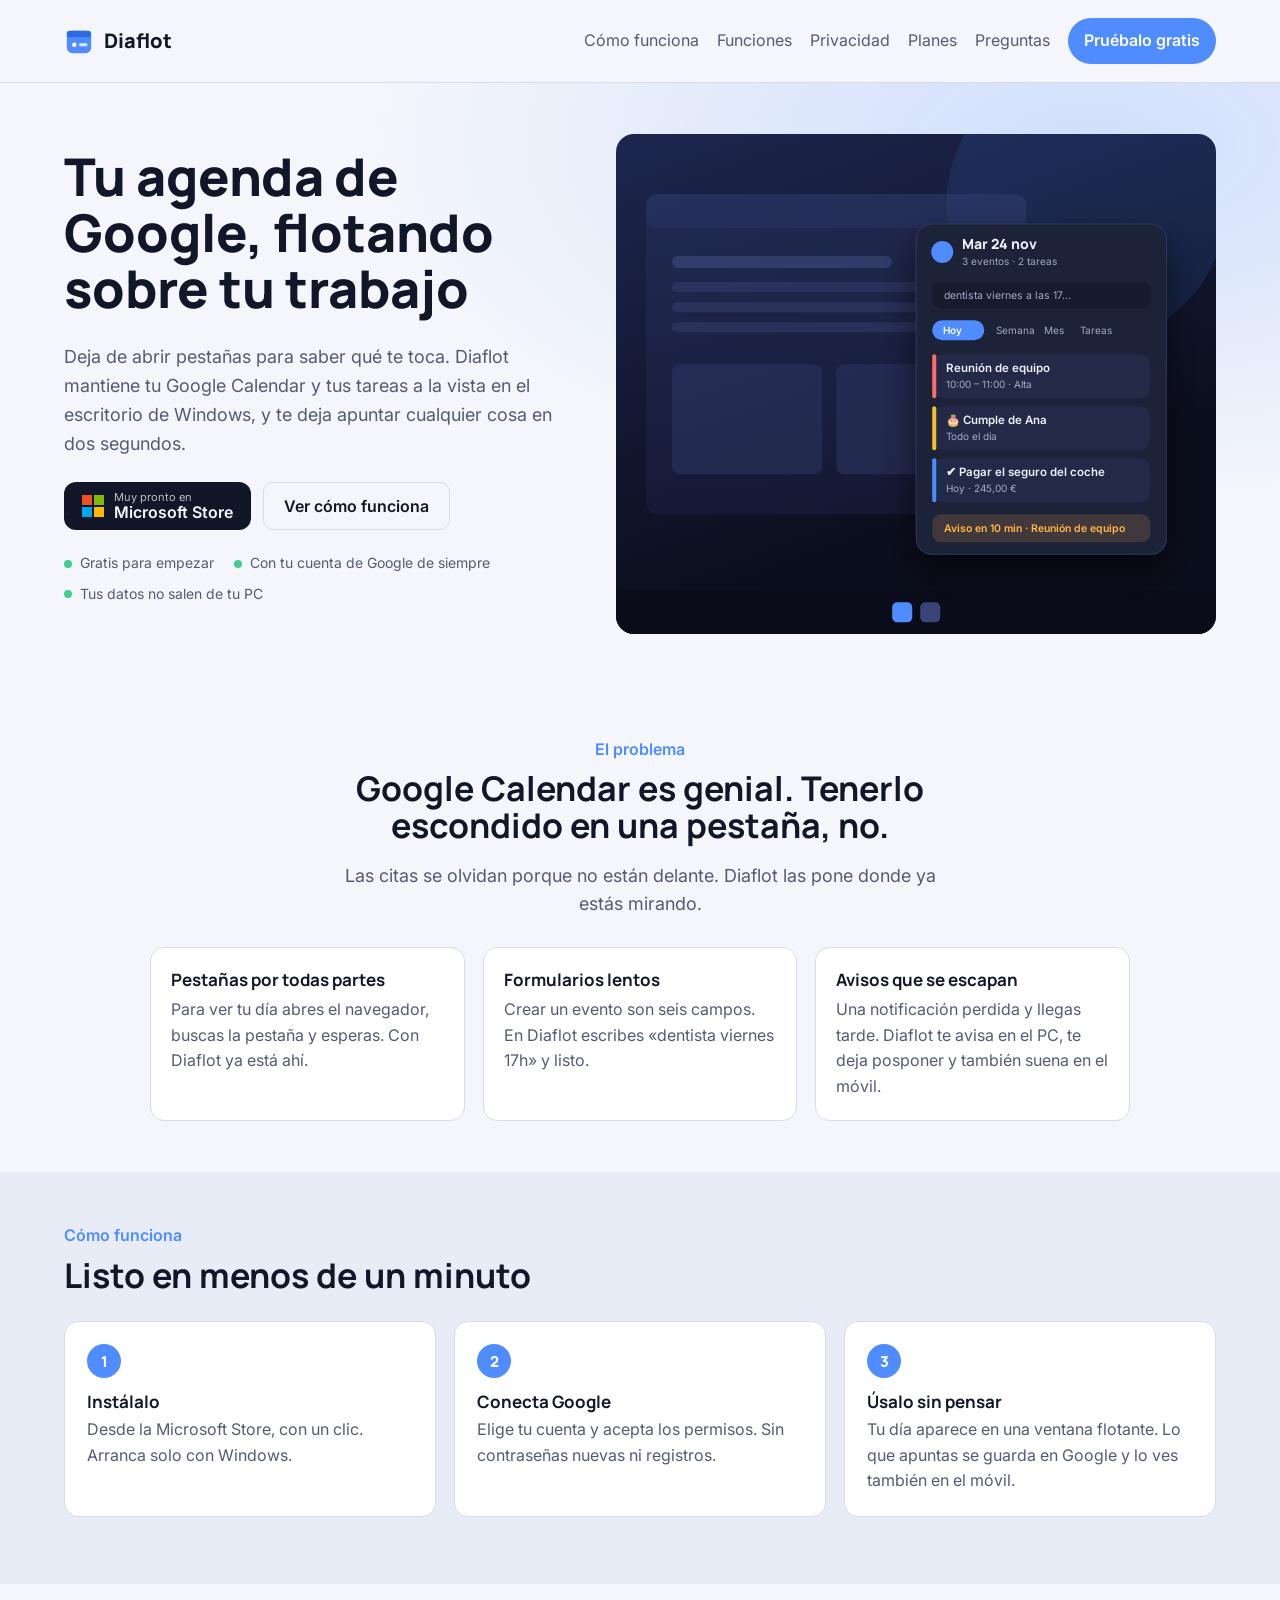
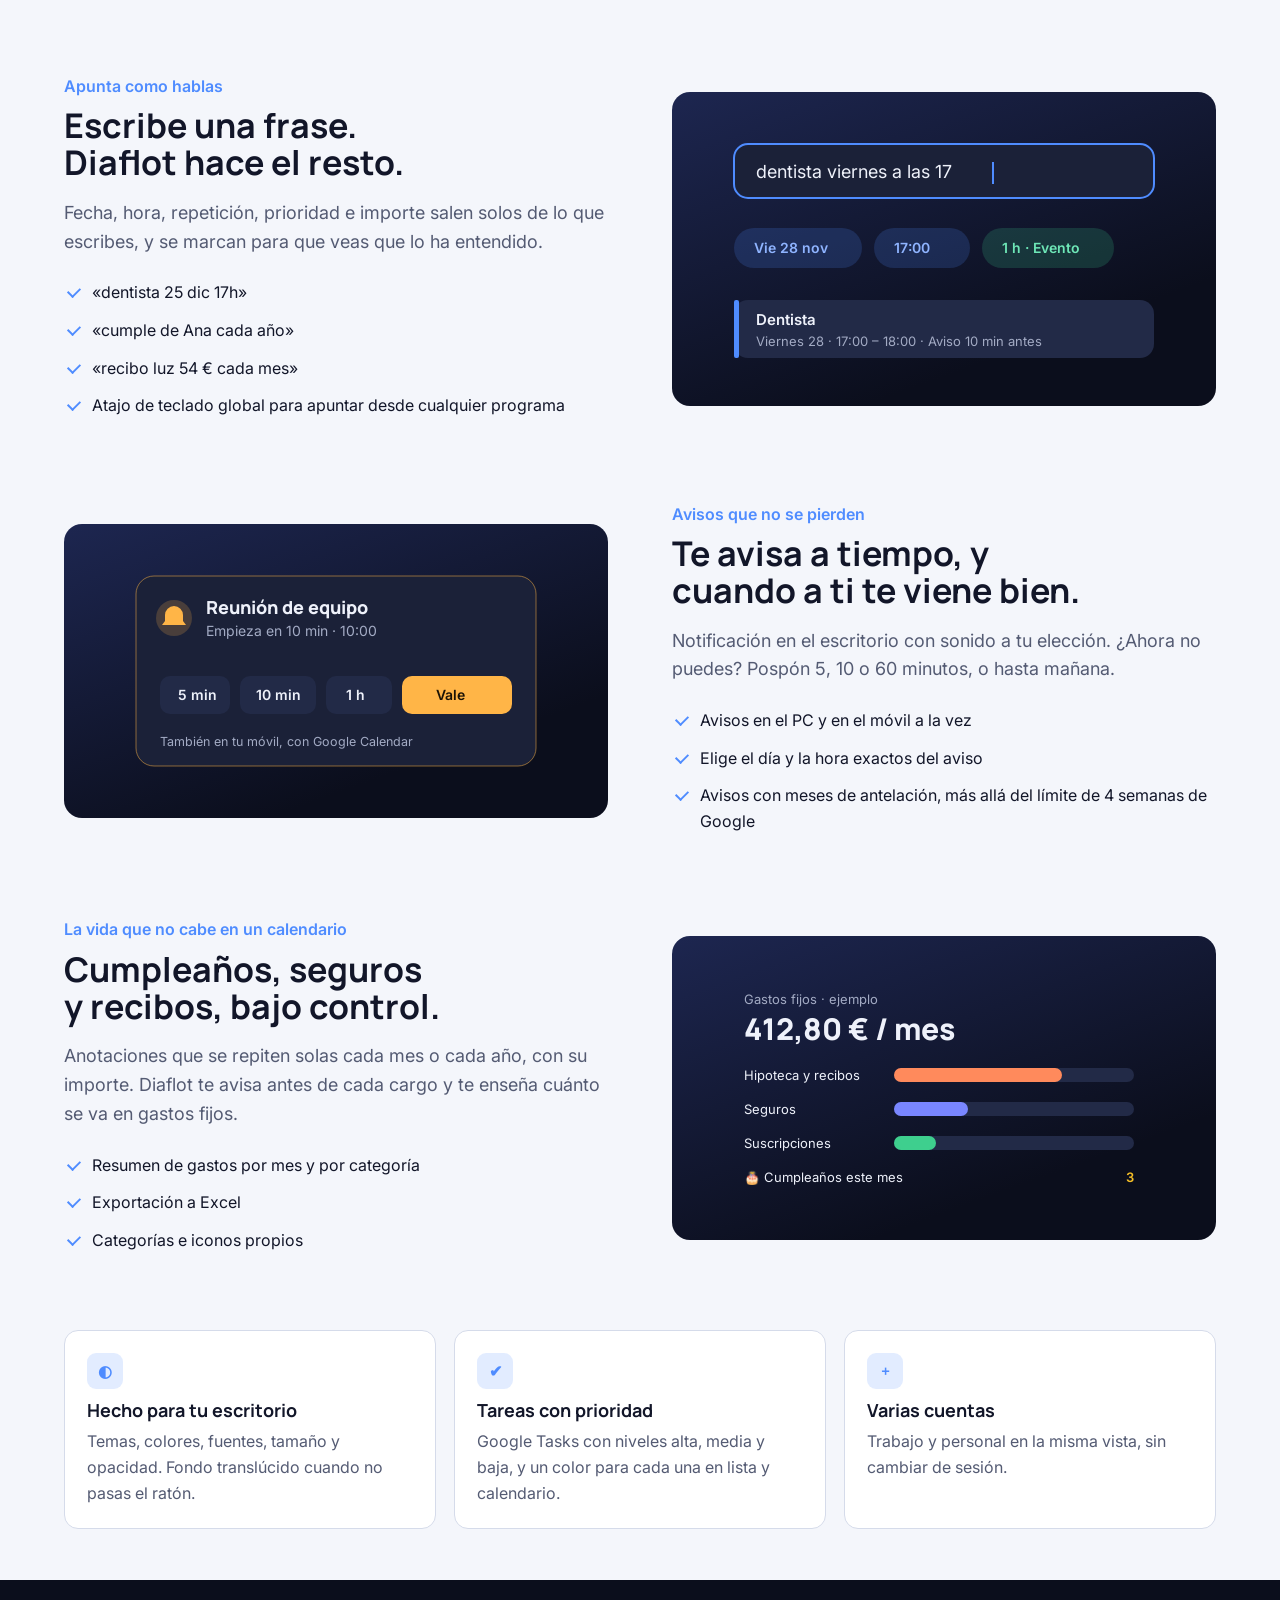
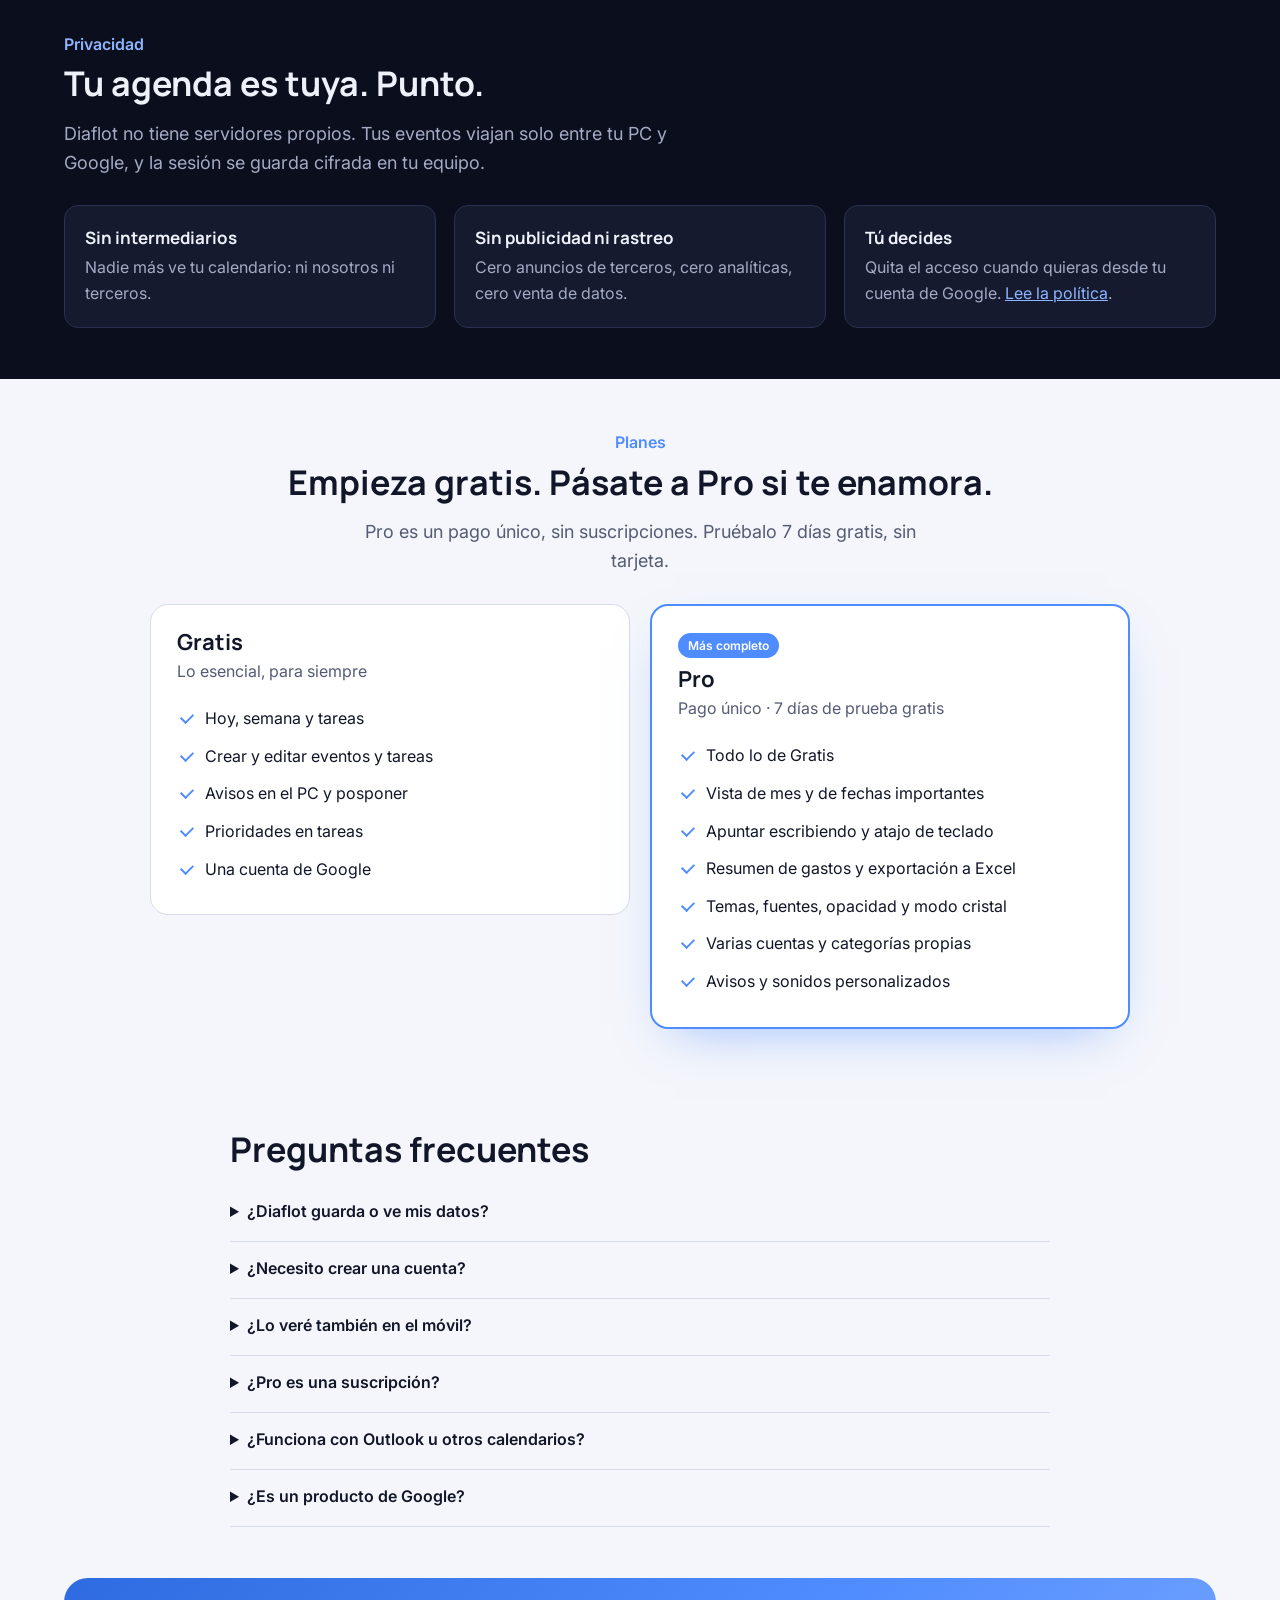
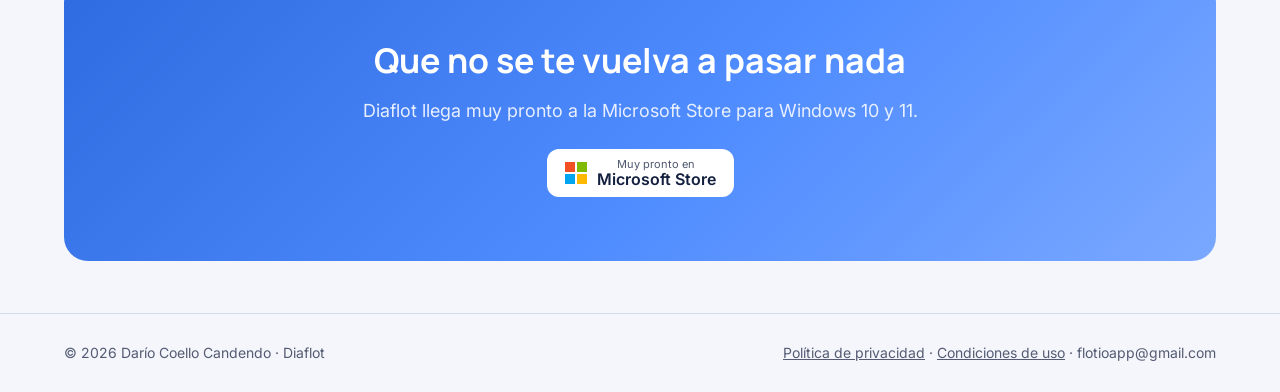
==== index.html @ 3bb82968 "Initial commit" ====
<!DOCTYPE html>
<html lang="es"><head><meta charset="utf-8"><meta name="viewport" content="width=device-width,initial-scale=1">
<link rel="preconnect" href="https://fonts.googleapis.com"><link href="https://fonts.googleapis.com/css2?family=Inter:wght@400;600&family=Manrope:wght@700;800&display=swap" rel="stylesheet">
<link rel="stylesheet" href="style.css">
<title>Diaflot – Agenda flotante</title>
<meta name="description" content="Diaflot pone tu Google Calendar y Google Tasks en una agenda flotante sobre el escritorio de Windows. Apunta escribiendo como hablas y no vuelvas a olvidar nada.">
</head><body>
<header class="top"><a class="logo" href="index.html"><svg viewBox="0 0 32 32" aria-hidden="true"><rect x="3" y="5" width="26" height="24" rx="6" fill="#4f8cff"/><rect x="3" y="5" width="26" height="7" rx="3" fill="#2f6be0"/><circle cx="11" cy="20" r="2.4" fill="#fff"/><rect x="16" y="18.5" width="9" height="3" rx="1.5" fill="#fff" opacity=".8"/></svg> Diaflot</a><nav><a href="#como">Cómo funciona</a><a href="#funciones">Funciones</a><a href="#privacidad">Privacidad</a><a href="#planes">Planes</a><a href="#preguntas">Preguntas</a><a class="navcta" href="#planes">Pruébalo gratis</a></nav></header>
<main>
<section class="band hero-band"><div class="wrap hero">
 <div>
  <h1>Tu agenda de Google, flotando sobre tu trabajo</h1>
  <p class="lead">Deja de abrir pestañas para saber qué te toca. Diaflot mantiene tu Google Calendar y tus tareas a la vista en el escritorio de Windows, y te deja apuntar cualquier cosa en dos segundos.</p>
  <div class="cta"><a class="store" href="#planes"><svg width="22" height="22" viewBox="0 0 22 22" aria-hidden="true"><rect width="10" height="10" fill="#f25022"/><rect x="12" width="10" height="10" fill="#7fba00"/><rect y="12" width="10" height="10" fill="#00a4ef"/><rect x="12" y="12" width="10" height="10" fill="#ffb900"/></svg><span><small>Muy pronto en</small>Microsoft Store</span></a><a class="btn" href="#como">Ver cómo funciona</a></div>
  <ul class="trust"><li>Gratis para empezar</li><li>Con tu cuenta de Google de siempre</li><li>Tus datos no salen de tu PC</li></ul>
 </div>
 <div class="scene" role="img" aria-label="Agenda Diaflot flotando sobre un escritorio de Windows">
  <svg viewBox="0 0 600 500">
   <defs><linearGradient id="win" x1="0" y1="0" x2="0" y2="1"><stop offset="0" stop-color="#2a3360"/><stop offset="1" stop-color="#1a2042"/></linearGradient>
   <filter id="sh" x="-30%" y="-30%" width="160%" height="160%"><feDropShadow dx="0" dy="18" stdDeviation="18" flood-color="#000" flood-opacity=".55"/></filter></defs>
   <circle cx="470" cy="70" r="140" fill="#4f8cff" opacity=".12"/>
   <g opacity=".55"><rect x="30" y="60" width="380" height="320" rx="12" fill="url(#win)"/><rect x="30" y="60" width="380" height="34" rx="12" fill="#323c70"/>
   <rect x="56" y="122" width="220" height="12" rx="6" fill="#4a5590"/><rect x="56" y="148" width="300" height="10" rx="5" fill="#3b4478"/><rect x="56" y="168" width="270" height="10" rx="5" fill="#3b4478"/><rect x="56" y="188" width="310" height="10" rx="5" fill="#3b4478"/><rect x="56" y="230" width="150" height="110" rx="8" fill="#323c70"/><rect x="220" y="230" width="160" height="110" rx="8" fill="#323c70"/></g>
   <rect x="0" y="456" width="600" height="44" fill="#0a0d1a" opacity=".9"/><rect x="276" y="468" width="20" height="20" rx="5" fill="#4f8cff"/><rect x="304" y="468" width="20" height="20" rx="5" fill="#3b4478"/>
   <g class="float" filter="url(#sh)">
    <rect x="300" y="90" width="250" height="330" rx="16" fill="#1b2138" stroke="#2f3860"/>
    <circle cx="326" cy="118" r="11" fill="#4f8cff"/><text x="346" y="115" fill="#eef1fa" font-family="Manrope,sans-serif" font-weight="800" font-size="14">Mar 24 nov</text><text x="346" y="131" fill="#a3abc4" font-family="Inter,sans-serif" font-size="10">3 eventos · 2 tareas</text>
    <rect x="316" y="148" width="218" height="26" rx="8" fill="#151a2e"/><text x="328" y="165" fill="#a3abc4" font-family="Inter,sans-serif" font-size="10.5">dentista viernes a las 17…</text>
    <rect x="316" y="186" width="52" height="20" rx="10" fill="#4f8cff"/><text x="327" y="200" fill="#fff" font-family="Inter,sans-serif" font-size="10" font-weight="600">Hoy</text><text x="380" y="200" fill="#a3abc4" font-family="Inter,sans-serif" font-size="10">Semana</text><text x="428" y="200" fill="#a3abc4" font-family="Inter,sans-serif" font-size="10">Mes</text><text x="464" y="200" fill="#a3abc4" font-family="Inter,sans-serif" font-size="10">Tareas</text>
    <g font-family="Inter,sans-serif">
     <rect x="316" y="220" width="218" height="44" rx="10" fill="#222a47"/><rect x="316" y="220" width="4" height="44" rx="2" fill="#ff6b6b"/><text x="330" y="238" fill="#eef1fa" font-size="11.5" font-weight="600">Reunión de equipo</text><text x="330" y="254" fill="#a3abc4" font-size="10">10:00 – 11:00 · Alta</text>
     <rect x="316" y="272" width="218" height="44" rx="10" fill="#222a47"/><rect x="316" y="272" width="4" height="44" rx="2" fill="#f6bf26"/><text x="330" y="290" fill="#eef1fa" font-size="11.5" font-weight="600">🎂 Cumple de Ana</text><text x="330" y="306" fill="#a3abc4" font-size="10">Todo el día</text>
     <rect x="316" y="324" width="218" height="44" rx="10" fill="#222a47"/><rect x="316" y="324" width="4" height="44" rx="2" fill="#4f8cff"/><text x="330" y="342" fill="#eef1fa" font-size="11.5" font-weight="600">✔ Pagar el seguro del coche</text><text x="330" y="358" fill="#a3abc4" font-size="10">Hoy · 245,00 €</text>
    </g>
    <rect x="316" y="380" width="218" height="28" rx="9" fill="#ffb547" opacity=".16"/><text x="328" y="398" fill="#ffb547" font-family="Inter,sans-serif" font-size="10.5" font-weight="600">Aviso en 10 min · Reunión de equipo</text>
   </g>
  </svg>
 </div>
</div></section>

<section class="band"><div class="wrap center" style="max-width:980px">
 <p class="kicker">El problema</p>
 <h2>Google Calendar es genial. Tenerlo escondido en una pestaña, no.</h2>
 <p class="lead">Las citas se olvidan porque no están delante. Diaflot las pone donde ya estás mirando.</p>
 <div class="pain" style="text-align:left">
  <div><b>Pestañas por todas partes</b><p>Para ver tu día abres el navegador, buscas la pestaña y esperas. Con Diaflot ya está ahí.</p></div>
  <div><b>Formularios lentos</b><p>Crear un evento son seis campos. En Diaflot escribes «dentista viernes 17h» y listo.</p></div>
  <div><b>Avisos que se escapan</b><p>Una notificación perdida y llegas tarde. Diaflot te avisa en el PC, te deja posponer y también suena en el móvil.</p></div>
 </div>
</div></section>

<section class="band" id="como" style="background:var(--bg2)"><div class="wrap">
 <p class="kicker">Cómo funciona</p>
 <h2>Listo en menos de un minuto</h2>
 <ol class="steps">
  <li><b>Instálalo</b><p>Desde la Microsoft Store, con un clic. Arranca solo con Windows.</p></li>
  <li><b>Conecta Google</b><p>Elige tu cuenta y acepta los permisos. Sin contraseñas nuevas ni registros.</p></li>
  <li><b>Úsalo sin pensar</b><p>Tu día aparece en una ventana flotante. Lo que apuntas se guarda en Google y lo ves también en el móvil.</p></li>
 </ol>
</div></section>

<section class="band" id="funciones"><div class="wrap">
 <div class="split">
  <div>
   <p class="kicker">Apunta como hablas</p>
   <h2>Escribe una frase. Diaflot hace el resto.</h2>
   <p class="lead">Fecha, hora, repetición, prioridad e importe salen solos de lo que escribes, y se marcan para que veas que lo ha entendido.</p>
   <ul class="ticks"><li>«dentista 25 dic 17h»</li><li>«cumple de Ana cada año»</li><li>«recibo luz 54 € cada mes»</li><li>Atajo de teclado global para apuntar desde cualquier programa</li></ul>
  </div>
  <div class="vis"><svg viewBox="0 0 440 250" role="img" aria-label="Frase escrita y los datos que Diaflot detecta">
   <rect x="10" y="20" width="420" height="54" rx="14" fill="#1b2138" stroke="#4f8cff" stroke-width="2"/>
   <text x="32" y="54" fill="#eef1fa" font-family="Inter,sans-serif" font-size="18">dentista viernes a las 17</text><rect x="268" y="38" width="2" height="22" fill="#4f8cff"/>
   <g font-family="Inter,sans-serif" font-size="14" font-weight="600">
    <rect x="10" y="104" width="128" height="40" rx="20" fill="#4f8cff" opacity=".18"/><text x="30" y="129" fill="#8fb4ff">Vie 28 nov</text>
    <rect x="150" y="104" width="96" height="40" rx="20" fill="#4f8cff" opacity=".18"/><text x="170" y="129" fill="#8fb4ff">17:00</text>
    <rect x="258" y="104" width="132" height="40" rx="20" fill="#3ecf8e" opacity=".18"/><text x="278" y="129" fill="#6ee7b7">1 h · Evento</text>
   </g>
   <rect x="10" y="176" width="420" height="58" rx="14" fill="#222a47"/><rect x="10" y="176" width="5" height="58" rx="2" fill="#4f8cff"/>
   <text x="32" y="201" fill="#eef1fa" font-family="Inter,sans-serif" font-size="15" font-weight="600">Dentista</text><text x="32" y="222" fill="#a3abc4" font-family="Inter,sans-serif" font-size="13">Viernes 28 · 17:00 – 18:00 · Aviso 10 min antes</text>
  </svg></div>
 </div>

 <div class="split rev">
  <div>
   <p class="kicker">Avisos que no se pierden</p>
   <h2>Te avisa a tiempo, y cuando a ti te viene bien.</h2>
   <p class="lead">Notificación en el escritorio con sonido a tu elección. ¿Ahora no puedes? Pospón 5, 10 o 60 minutos, o hasta mañana.</p>
   <ul class="ticks"><li>Avisos en el PC y en el móvil a la vez</li><li>Elige el día y la hora exactos del aviso</li><li>Avisos con meses de antelación, más allá del límite de 4 semanas de Google</li></ul>
  </div>
  <div class="vis"><svg viewBox="0 0 440 230" role="img" aria-label="Aviso de Diaflot con opciones para posponer">
   <rect x="20" y="20" width="400" height="190" rx="18" fill="#1b2138" stroke="#ffb547" stroke-opacity=".5"/>
   <circle cx="58" cy="62" r="18" fill="#ffb547" opacity=".2"/><path d="M58 50a9 9 0 0 0-9 9v6l-3 4h24l-3-4v-6a9 9 0 0 0-9-9z" fill="#ffb547"/>
   <text x="90" y="58" fill="#eef1fa" font-family="Manrope,sans-serif" font-size="18" font-weight="800">Reunión de equipo</text><text x="90" y="80" fill="#a3abc4" font-family="Inter,sans-serif" font-size="14">Empieza en 10 min · 10:00</text>
   <g font-family="Inter,sans-serif" font-size="14" font-weight="600">
    <rect x="44" y="120" width="70" height="38" rx="10" fill="#222a47"/><text x="62" y="144" fill="#eef1fa">5 min</text>
    <rect x="124" y="120" width="76" height="38" rx="10" fill="#222a47"/><text x="140" y="144" fill="#eef1fa">10 min</text>
    <rect x="210" y="120" width="66" height="38" rx="10" fill="#222a47"/><text x="230" y="144" fill="#eef1fa">1 h</text>
    <rect x="286" y="120" width="110" height="38" rx="10" fill="#ffb547"/><text x="320" y="144" fill="#1b1305">Vale</text>
   </g>
   <text x="44" y="190" fill="#a3abc4" font-family="Inter,sans-serif" font-size="12.5">También en tu móvil, con Google Calendar</text>
  </svg></div>
 </div>

 <div class="split">
  <div>
   <p class="kicker">La vida que no cabe en un calendario</p>
   <h2>Cumpleaños, seguros y recibos, bajo control.</h2>
   <p class="lead">Anotaciones que se repiten solas cada mes o cada año, con su importe. Diaflot te avisa antes de cada cargo y te enseña cuánto se va en gastos fijos.</p>
   <ul class="ticks"><li>Resumen de gastos por mes y por categoría</li><li>Exportación a Excel</li><li>Categorías e iconos propios</li></ul>
  </div>
  <div class="vis"><svg viewBox="0 0 440 240" role="img" aria-label="Resumen mensual de gastos fijos">
   <text x="20" y="36" fill="#a3abc4" font-family="Inter,sans-serif" font-size="13">Gastos fijos · ejemplo</text>
   <text x="20" y="72" fill="#eef1fa" font-family="Manrope,sans-serif" font-size="30" font-weight="800">412,80 € / mes</text>
   <g font-family="Inter,sans-serif" font-size="13">
    <text x="20" y="112" fill="#eef1fa">Hipoteca y recibos</text><rect x="170" y="100" width="240" height="14" rx="7" fill="#222a47"/><rect x="170" y="100" width="168" height="14" rx="7" fill="#ff8a5c"/>
    <text x="20" y="146" fill="#eef1fa">Seguros</text><rect x="170" y="134" width="240" height="14" rx="7" fill="#222a47"/><rect x="170" y="134" width="74" height="14" rx="7" fill="#7986ff"/>
    <text x="20" y="180" fill="#eef1fa">Suscripciones</text><rect x="170" y="168" width="240" height="14" rx="7" fill="#222a47"/><rect x="170" y="168" width="42" height="14" rx="7" fill="#3ecf8e"/>
    <text x="20" y="214" fill="#eef1fa">🎂 Cumpleaños este mes</text><text x="410" y="214" fill="#f6bf26" text-anchor="end" font-weight="600">3</text>
   </g>
  </svg></div>
 </div>

 <div class="feats" style="margin-top:32px">
  <div class="feat"><div class="ico">◐</div><h3>Hecho para tu escritorio</h3><p>Temas, colores, fuentes, tamaño y opacidad. Fondo translúcido cuando no pasas el ratón.</p></div>
  <div class="feat"><div class="ico">✔</div><h3>Tareas con prioridad</h3><p>Google Tasks con niveles alta, media y baja, y un color para cada una en lista y calendario.</p></div>
  <div class="feat"><div class="ico">+</div><h3>Varias cuentas</h3><p>Trabajo y personal en la misma vista, sin cambiar de sesión.</p></div>
 </div>
</div></section>

<section class="band privacy" id="privacidad"><div class="wrap">
 <p class="kicker" style="color:#8fb4ff">Privacidad</p>
 <h2>Tu agenda es tuya. Punto.</h2>
 <p class="lead">Diaflot no tiene servidores propios. Tus eventos viajan solo entre tu PC y Google, y la sesión se guarda cifrada en tu equipo.</p>
 <div class="pain">
  <div><b>Sin intermediarios</b><p>Nadie más ve tu calendario: ni nosotros ni terceros.</p></div>
  <div><b>Sin publicidad ni rastreo</b><p>Cero anuncios de terceros, cero analíticas, cero venta de datos.</p></div>
  <div><b>Tú decides</b><p>Quita el acceso cuando quieras desde tu cuenta de Google. <a href="privacidad.html" style="color:#8fb4ff">Lee la política</a>.</p></div>
 </div>
</div></section>

<section class="band" id="planes"><div class="wrap center" style="max-width:980px">
 <p class="kicker">Planes</p>
 <h2>Empieza gratis. Pásate a Pro si te enamora.</h2>
 <p class="lead">Pro es un pago único, sin suscripciones. Pruébalo 7 días gratis, sin tarjeta.</p>
 <div class="plans" style="text-align:left">
  <div class="plan"><h3>Gratis</h3><p class="sub">Lo esencial, para siempre</p><ul class="ticks"><li>Hoy, semana y tareas</li><li>Crear y editar eventos y tareas</li><li>Avisos en el PC y posponer</li><li>Prioridades en tareas</li><li>Una cuenta de Google</li></ul></div>
  <div class="plan best"><span class="tag">Más completo</span><h3>Pro</h3><p class="sub">Pago único · 7 días de prueba gratis</p><ul class="ticks"><li>Todo lo de Gratis</li><li>Vista de mes y de fechas importantes</li><li>Apuntar escribiendo y atajo de teclado</li><li>Resumen de gastos y exportación a Excel</li><li>Temas, fuentes, opacidad y modo cristal</li><li>Varias cuentas y categorías propias</li><li>Avisos y sonidos personalizados</li></ul></div>
 </div>
</div></section>

<section class="band faq" id="preguntas"><div class="wrap" style="max-width:820px">
 <h2>Preguntas frecuentes</h2>
 <details><summary>¿Diaflot guarda o ve mis datos?</summary><p>No. Tus eventos y tareas viajan solo entre tu PC y Google, y la sesión se guarda cifrada en tu equipo. Lo detallamos en la <a href="privacidad.html">política de privacidad</a>.</p></details>
 <details><summary>¿Necesito crear una cuenta?</summary><p>No. Inicias sesión con tu cuenta de Google de siempre, en un par de clics.</p></details>
 <details><summary>¿Lo veré también en el móvil?</summary><p>Sí. Todo lo que apuntas se guarda en Google, así que aparece en la app de Google Calendar de tu móvil y te llegan sus avisos.</p></details>
 <details><summary>¿Pro es una suscripción?</summary><p>No. Es un único pago en la Microsoft Store, y antes puedes probarlo 7 días gratis.</p></details>
 <details><summary>¿Funciona con Outlook u otros calendarios?</summary><p>Por ahora Diaflot trabaja con Google Calendar y Google Tasks.</p></details>
 <details><summary>¿Es un producto de Google?</summary><p>No. Diaflot es una app independiente que usa los servicios de Google con tu permiso.</p></details>
</div></section>

<section class="final">
 <h2>Que no se te vuelva a pasar nada</h2>
 <p class="lead">Diaflot llega muy pronto a la Microsoft Store para Windows 10 y 11.</p>
 <div class="cta" style="justify-content:center"><a class="store" href="#planes"><svg width="22" height="22" viewBox="0 0 22 22" aria-hidden="true"><rect width="10" height="10" fill="#f25022"/><rect x="12" width="10" height="10" fill="#7fba00"/><rect y="12" width="10" height="10" fill="#00a4ef"/><rect x="12" y="12" width="10" height="10" fill="#ffb900"/></svg><span><small>Muy pronto en</small>Microsoft Store</span></a></div>
</section>
</main>
<footer><span>© 2026 Darío Coello Candendo · Diaflot</span><span><a href="privacidad.html">Política de privacidad</a> · <a href="condiciones.html">Condiciones de uso</a> · flotioapp@gmail.com</span></footer>
</body></html>
---- style.css ----
/* VOICE: calma nocturna, producto de escritorio pulido
   IDEA: un escritorio a oscuras con la agenda flotando encima, siempre a la vista
   PICTURE: ventana de escritorio difuminada y el widget Diaflot flotando con su sombra
   COLOUR and TYPE: noche #0e1120, azul Google #4f8cff, ámbar de aviso #ffb547; Manrope + Inter
   LAYOUT: cabecera, escena grande, funciones en filas, banda Pro, pie con legales */
:root{color-scheme:light dark;--bg:light-dark(#f4f6fb,#0e1120);--bg2:light-dark(#e8ecf6,#151a2e);--card:light-dark(#ffffff,#1b2138);--ink:light-dark(#121629,#eef1fa);--mute:light-dark(#545b73,#a3abc4);--line:light-dark(#d5dbea,#2a3150);--acc:#4f8cff;--warm:#ffb547}
:root[data-theme=light]{color-scheme:light}:root[data-theme=dark]{color-scheme:dark}
*{box-sizing:border-box;min-width:0}
body{margin:0;background:var(--bg);color:var(--ink);font:16px/1.6 Inter,system-ui,sans-serif;overflow-x:clip}
h1,h2,h3{font-family:Manrope,Inter,sans-serif;line-height:1.08;text-wrap:balance;margin:0 0 .5em}
h1{font-size:clamp(34px,5vw,52px);font-weight:800}h2{font-size:clamp(26px,3.2vw,34px);font-weight:700}h3{font-size:18px;font-weight:700}
a{color:var(--acc)}a:focus-visible,button:focus-visible{outline:3px solid var(--acc);outline-offset:3px}
.wrap{max-width:1180px;margin:0 auto}
.band{padding:clamp(28px,4vw,64px) max(5vw,16px)}
header.top{display:flex;flex-wrap:wrap;gap:12px 24px;align-items:center;justify-content:space-between;padding:18px max(5vw,16px);border-bottom:1px solid var(--line)}
.logo{display:flex;align-items:center;gap:10px;font:800 20px Manrope,sans-serif;color:var(--ink);text-decoration:none}
.logo svg{width:30px;height:30px}
nav{display:flex;flex-wrap:wrap;gap:6px 18px}nav a{color:var(--mute);text-decoration:none;padding:10px 0}nav a:hover{color:var(--ink)}
.hero{display:grid;grid-template-columns:minmax(0,5fr) minmax(0,6fr);gap:clamp(24px,4vw,56px);align-items:center}
.lead{font-size:18px;color:var(--mute);max-width:34em}
.cta{display:flex;flex-wrap:wrap;gap:12px;margin-top:24px}
.btn{display:inline-flex;align-items:center;min-height:44px;padding:0 20px;border-radius:10px;font-weight:600;text-decoration:none;border:1px solid var(--line);color:var(--ink)}
.btn.main{background:var(--acc);border-color:var(--acc);color:#fff}
.note{font-size:13px;color:var(--mute);margin-top:12px}
.scene{position:relative;aspect-ratio:6/5;border-radius:18px;overflow:hidden;background:linear-gradient(160deg,#1d2650,#0b0e1c 70%)}
.scene svg{position:absolute;inset:0;width:100%;height:100%}
.feats{display:grid;grid-template-columns:repeat(auto-fit,minmax(min(100%,300px),1fr));gap:18px}
.feat{background:var(--card);border:1px solid var(--line);border-radius:14px;padding:22px}
.feat p{margin:0;color:var(--mute)}
.ico{width:36px;height:36px;border-radius:9px;display:grid;place-items:center;margin-bottom:12px;background:color-mix(in srgb,var(--acc) 16%,transparent);color:var(--acc);font:700 16px Manrope,sans-serif}
.pro{background:var(--bg2)}
.cols{display:grid;grid-template-columns:repeat(auto-fit,minmax(min(100%,320px),1fr));gap:24px}
ul.ticks{list-style:none;padding:0;margin:0}ul.ticks li{padding:6px 0 6px 28px;position:relative}ul.ticks li::before{content:"";position:absolute;left:4px;top:13px;width:10px;height:6px;border:2px solid var(--acc);border-top:0;border-right:0;transform:rotate(-45deg)}
.faq details{border-bottom:1px solid var(--line);padding:14px 0}.faq summary{cursor:pointer;font-weight:600;min-height:28px}.faq p{color:var(--mute);margin:10px 0 0}
footer{padding:28px max(5vw,16px);border-top:1px solid var(--line);color:var(--mute);font-size:14px;display:flex;flex-wrap:wrap;gap:10px 24px;justify-content:space-between}
footer a{color:var(--mute)}
.legal{max-width:760px;margin:0 auto}.legal h2{font-size:24px;margin-top:1.6em}.legal p,.legal li{color:var(--ink)}
table{width:100%;border-collapse:collapse;font-size:15px}th,td{text-align:left;padding:10px 8px;border-bottom:1px solid var(--line);vertical-align:top}th{font-weight:600;color:var(--mute)}
@media(prefers-reduced-motion:no-preference){.float{animation:bob 6s ease-in-out infinite}@keyframes bob{50%{transform:translateY(-6px)}}}
@media(max-width:760px){.hero{grid-template-columns:minmax(0,1fr)}}
@media(max-width:600px){table{font-size:13px}.stack thead{display:none}.stack tr{display:grid;padding-block:10px}.stack td{display:flow-root;border:0;padding:3px 0;padding-inline-start:8em}.stack td::before{content:attr(data-l);float:inline-start;width:7.5em;margin-inline-start:-8em;color:var(--mute)}}
/* --- capa de marketing --- */
header.top{position:sticky;top:0;z-index:5;background:color-mix(in srgb,var(--bg) 88%,transparent);backdrop-filter:blur(10px)}
.navcta{display:inline-flex;align-items:center;min-height:40px;padding:0 16px;border-radius:999px;background:var(--acc);color:#fff!important;font-weight:600;text-decoration:none}
.hero-band{background:radial-gradient(1200px 600px at 85% 10%,color-mix(in srgb,var(--acc) 22%,transparent),transparent 60%),var(--bg)}
.trust{display:flex;flex-wrap:wrap;gap:8px 20px;margin-top:22px;padding:0;list-style:none;color:var(--mute);font-size:14px}
.trust li{display:flex;align-items:center;gap:8px}.trust li::before{content:"";width:8px;height:8px;border-radius:50%;background:#3ecf8e}
.store{display:inline-flex;align-items:center;gap:10px;min-height:48px;padding:0 18px;border-radius:12px;background:var(--ink);color:var(--bg);font-weight:600;text-decoration:none}
.store small{display:block;font-weight:400;font-size:11px;opacity:.75;line-height:1.1}.store span{line-height:1.15}
.kicker{font-weight:600;color:var(--acc);margin:0 0 8px}
.center{text-align:center;margin-inline:auto}.center .lead{margin-inline:auto}
.pain{display:grid;grid-template-columns:repeat(auto-fit,minmax(min(100%,260px),1fr));gap:18px;margin-top:28px}
.pain div{padding:20px;border-radius:14px;border:1px solid var(--line);background:var(--card)}
.pain b{display:block;font:700 17px Manrope,sans-serif;margin-bottom:6px}.pain p{margin:0;color:var(--mute)}
.steps{counter-reset:s;display:grid;grid-template-columns:repeat(auto-fit,minmax(min(100%,240px),1fr));gap:18px;margin-top:28px;padding:0;list-style:none}
.steps li{counter-increment:s;padding:22px;border-radius:14px;background:var(--card);border:1px solid var(--line)}
.steps li::before{content:counter(s);display:grid;place-items:center;width:34px;height:34px;border-radius:50%;background:var(--acc);color:#fff;font:800 15px Manrope,sans-serif;margin-bottom:12px}
.steps b{display:block;font:700 17px Manrope,sans-serif;margin-bottom:4px}.steps p{margin:0;color:var(--mute)}
.split{display:grid;grid-template-columns:minmax(0,1fr) minmax(0,1fr);gap:clamp(24px,5vw,72px);align-items:center;padding-block:clamp(24px,3vw,40px)}
.split.rev>:first-child{order:2}
.vis{border-radius:18px;background:linear-gradient(160deg,#1d2650,#0b0e1c 75%);padding:clamp(18px,3vw,32px);min-height:260px;display:grid;place-items:center}
.vis svg{width:100%;height:auto;max-width:440px}
.split ul.ticks{margin-top:14px}
.privacy{background:#0b0e1c;color:#eef1fa}.privacy .lead,.privacy p{color:#a3abc4}
.privacy .pain div{background:#151a2e;border-color:#2a3150}.privacy .pain p{color:#a3abc4}
.plans{display:grid;grid-template-columns:repeat(auto-fit,minmax(min(100%,300px),1fr));gap:20px;margin-top:28px;align-items:start}
.plan{border:1px solid var(--line);border-radius:18px;padding:26px;background:var(--card)}
.plan.best{border:2px solid var(--acc);box-shadow:0 20px 50px -24px color-mix(in srgb,var(--acc) 60%,transparent)}
.plan h3{font-size:22px;margin-bottom:4px}.plan .sub{color:var(--mute);margin:0 0 16px}
.tag{display:inline-block;font-size:12px;font-weight:600;color:#fff;background:var(--acc);padding:3px 10px;border-radius:999px;margin-bottom:10px}
.final{text-align:center;background:linear-gradient(135deg,#2f6be0,#4f8cff 55%,#7aa8ff);color:#fff;border-radius:24px;margin:0 max(5vw,16px) clamp(28px,4vw,64px);padding:clamp(32px,5vw,64px) 20px}
.final .lead{color:#e8efff;margin-inline:auto}.final .store{background:#fff;color:#14203f}
@media(max-width:760px){.split{grid-template-columns:minmax(0,1fr)}.split.rev>:first-child{order:0}}
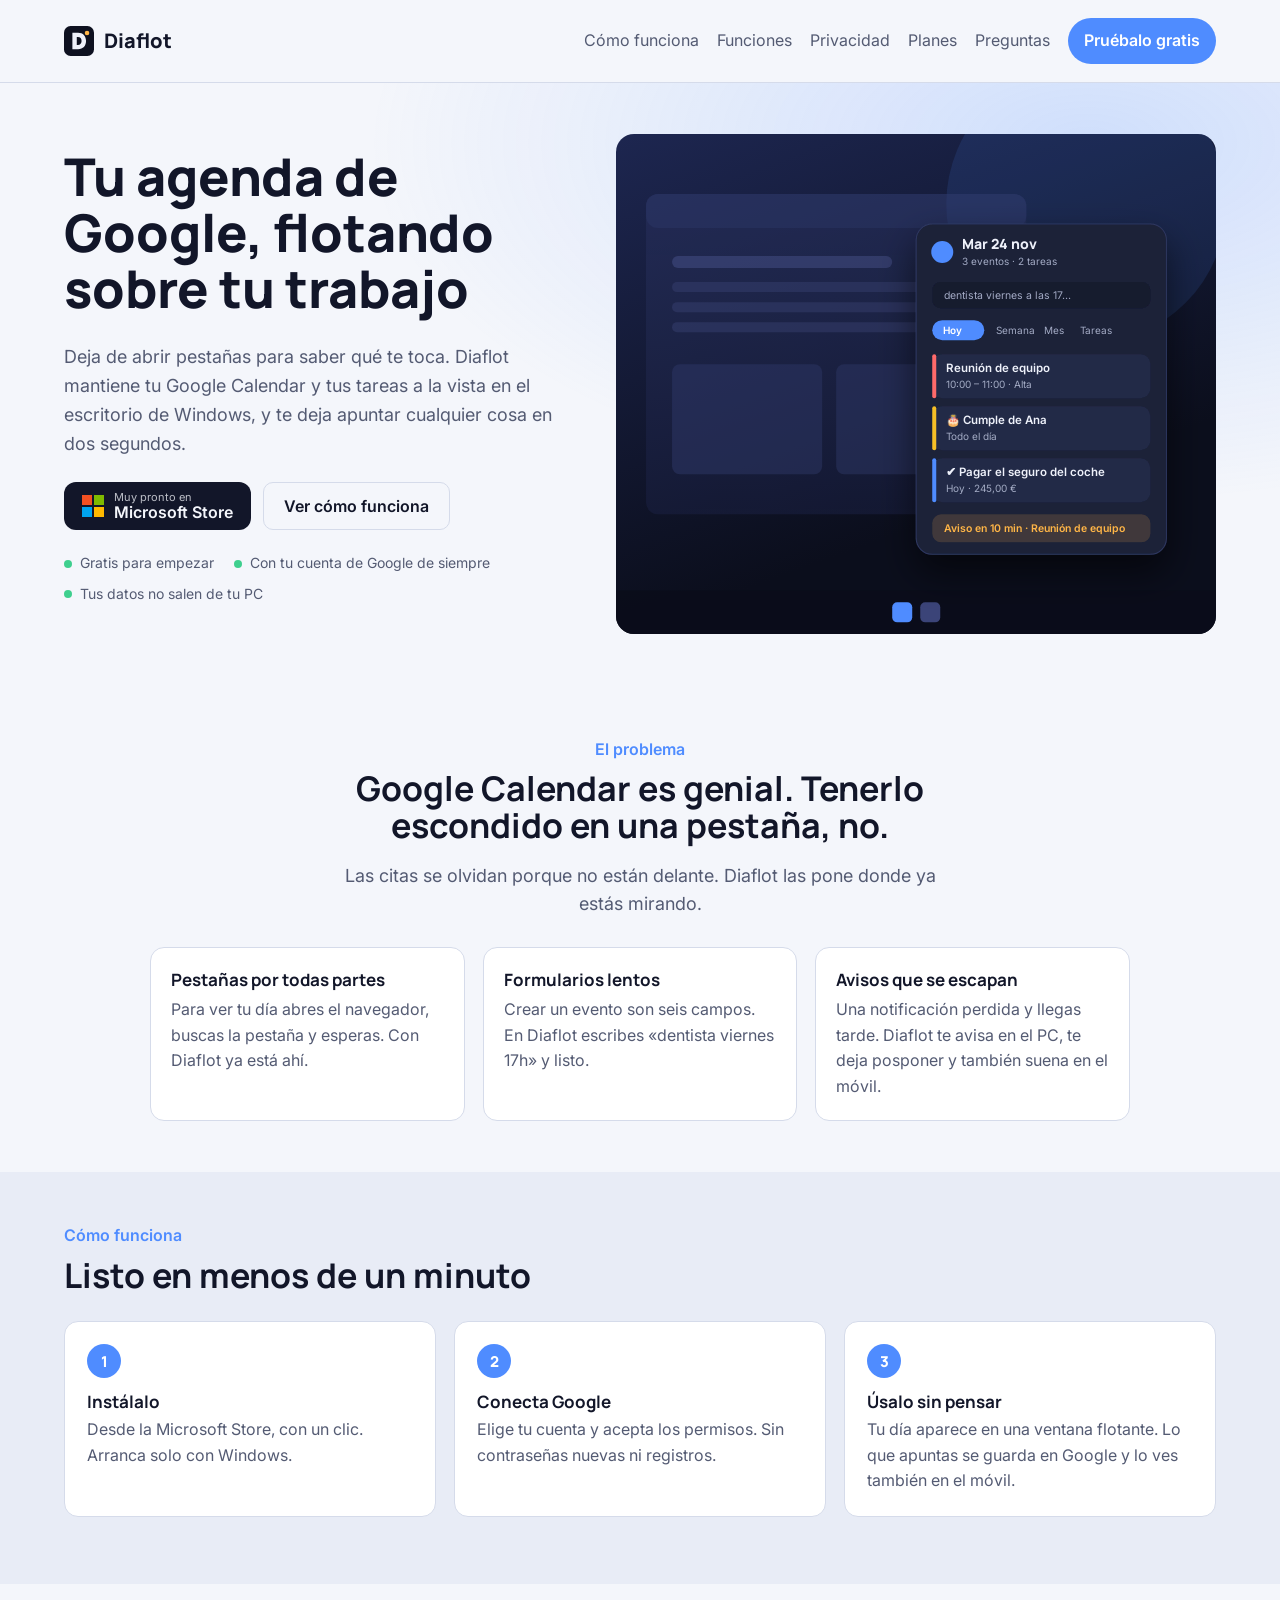
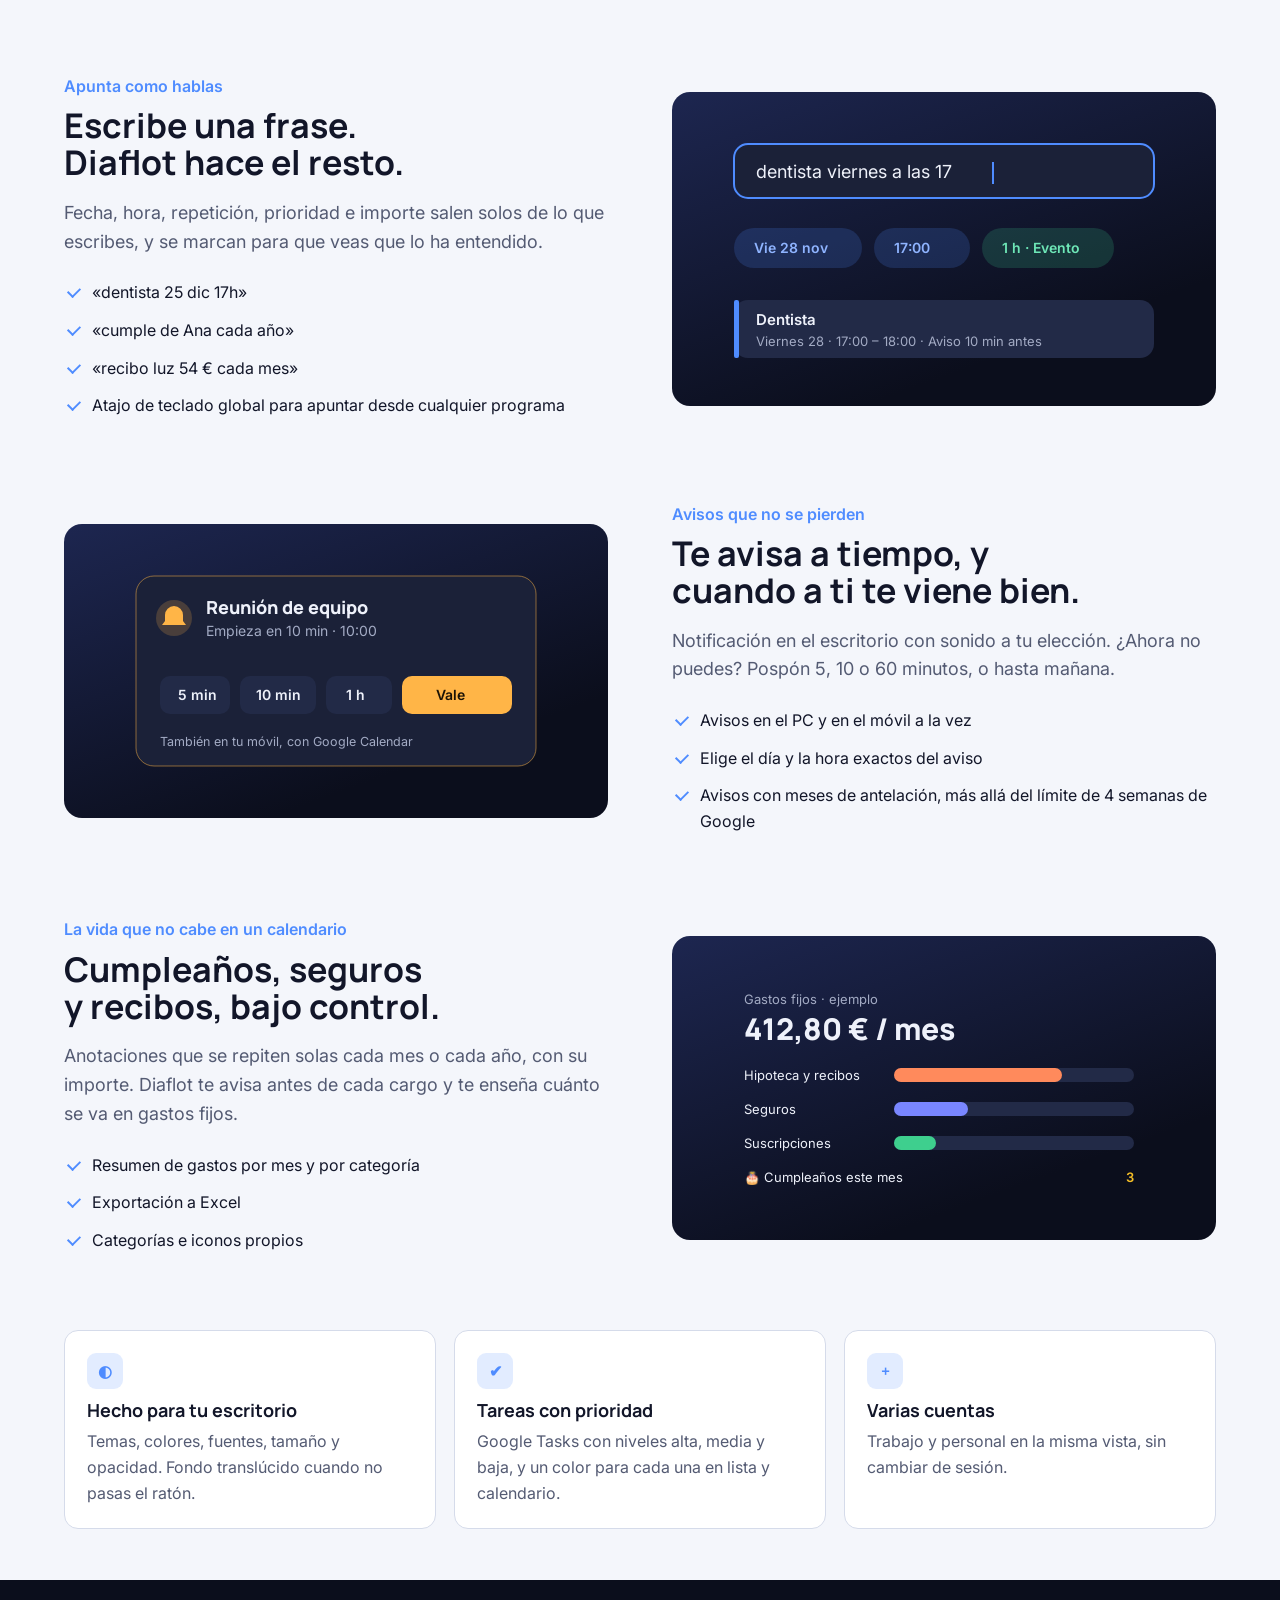
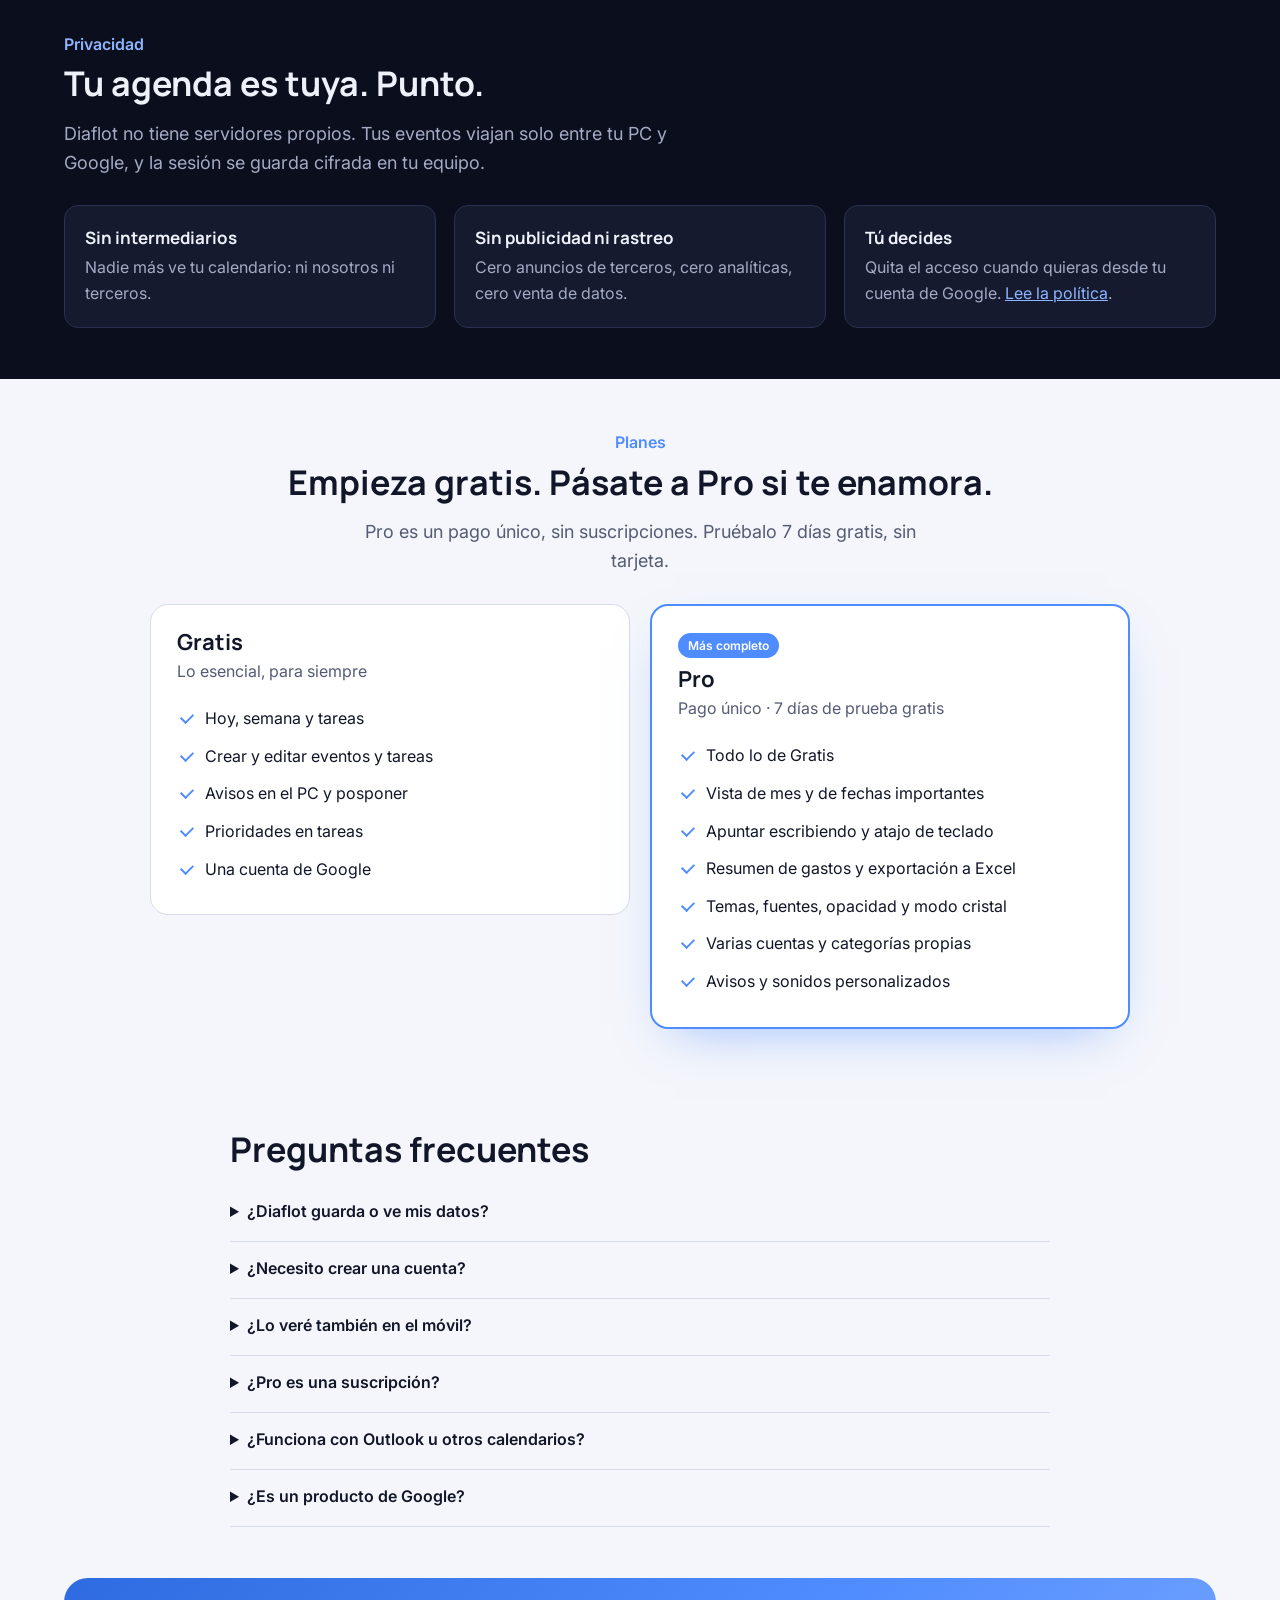
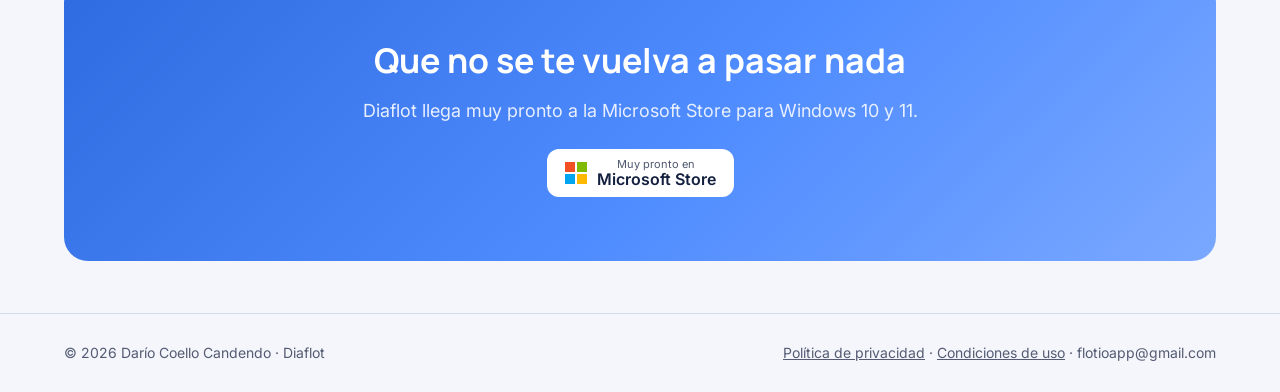
==== commit db726c8b: "Logo nuevo y favicon Co-Authored-By: Claude Opus 5.5 <noreply@anthropic.com> Claude-Session: https:/" ====
--- a/index.html
+++ b/index.html
@@ -2,10 +2,10 @@
 <html lang="es"><head><meta charset="utf-8"><meta name="viewport" content="width=device-width,initial-scale=1">
 <link rel="preconnect" href="https://fonts.googleapis.com"><link href="https://fonts.googleapis.com/css2?family=Inter:wght@400;600&family=Manrope:wght@700;800&display=swap" rel="stylesheet">
 <link rel="stylesheet" href="style.css">
-<title>Diaflot – Agenda flotante</title>
+<title>Diaflot – Agenda flotante</title><link rel="icon" href="favicon.svg" type="image/svg+xml"><link rel="apple-touch-icon" href="apple-touch-icon.png">
 <meta name="description" content="Diaflot pone tu Google Calendar y Google Tasks en una agenda flotante sobre el escritorio de Windows. Apunta escribiendo como hablas y no vuelvas a olvidar nada.">
 </head><body>
-<header class="top"><a class="logo" href="index.html"><svg viewBox="0 0 32 32" aria-hidden="true"><rect x="3" y="5" width="26" height="24" rx="6" fill="#4f8cff"/><rect x="3" y="5" width="26" height="7" rx="3" fill="#2f6be0"/><circle cx="11" cy="20" r="2.4" fill="#fff"/><rect x="16" y="18.5" width="9" height="3" rx="1.5" fill="#fff" opacity=".8"/></svg> Diaflot</a><nav><a href="#como">Cómo funciona</a><a href="#funciones">Funciones</a><a href="#privacidad">Privacidad</a><a href="#planes">Planes</a><a href="#preguntas">Preguntas</a><a class="navcta" href="#planes">Pruébalo gratis</a></nav></header>
+<header class="top"><a class="logo" href="index.html"><svg viewBox="0 0 1024 1024" aria-hidden="true"><rect width="1024" height="1024" rx="225" fill="#0e1120"/><path fill="#eef1fa" fill-rule="evenodd" d="M286 232H480C652 232 752 350 752 512C752 674 652 792 480 792H286Z M436 376H474C556 376 600 432 600 512C600 592 556 648 474 648H436Z"/><circle cx="786" cy="240" r="78" fill="#ffb547"/></svg> Diaflot</a><nav><a href="#como">Cómo funciona</a><a href="#funciones">Funciones</a><a href="#privacidad">Privacidad</a><a href="#planes">Planes</a><a href="#preguntas">Preguntas</a><a class="navcta" href="#planes">Pruébalo gratis</a></nav></header>
 <main>
 <section class="band hero-band"><div class="wrap hero">
  <div>
